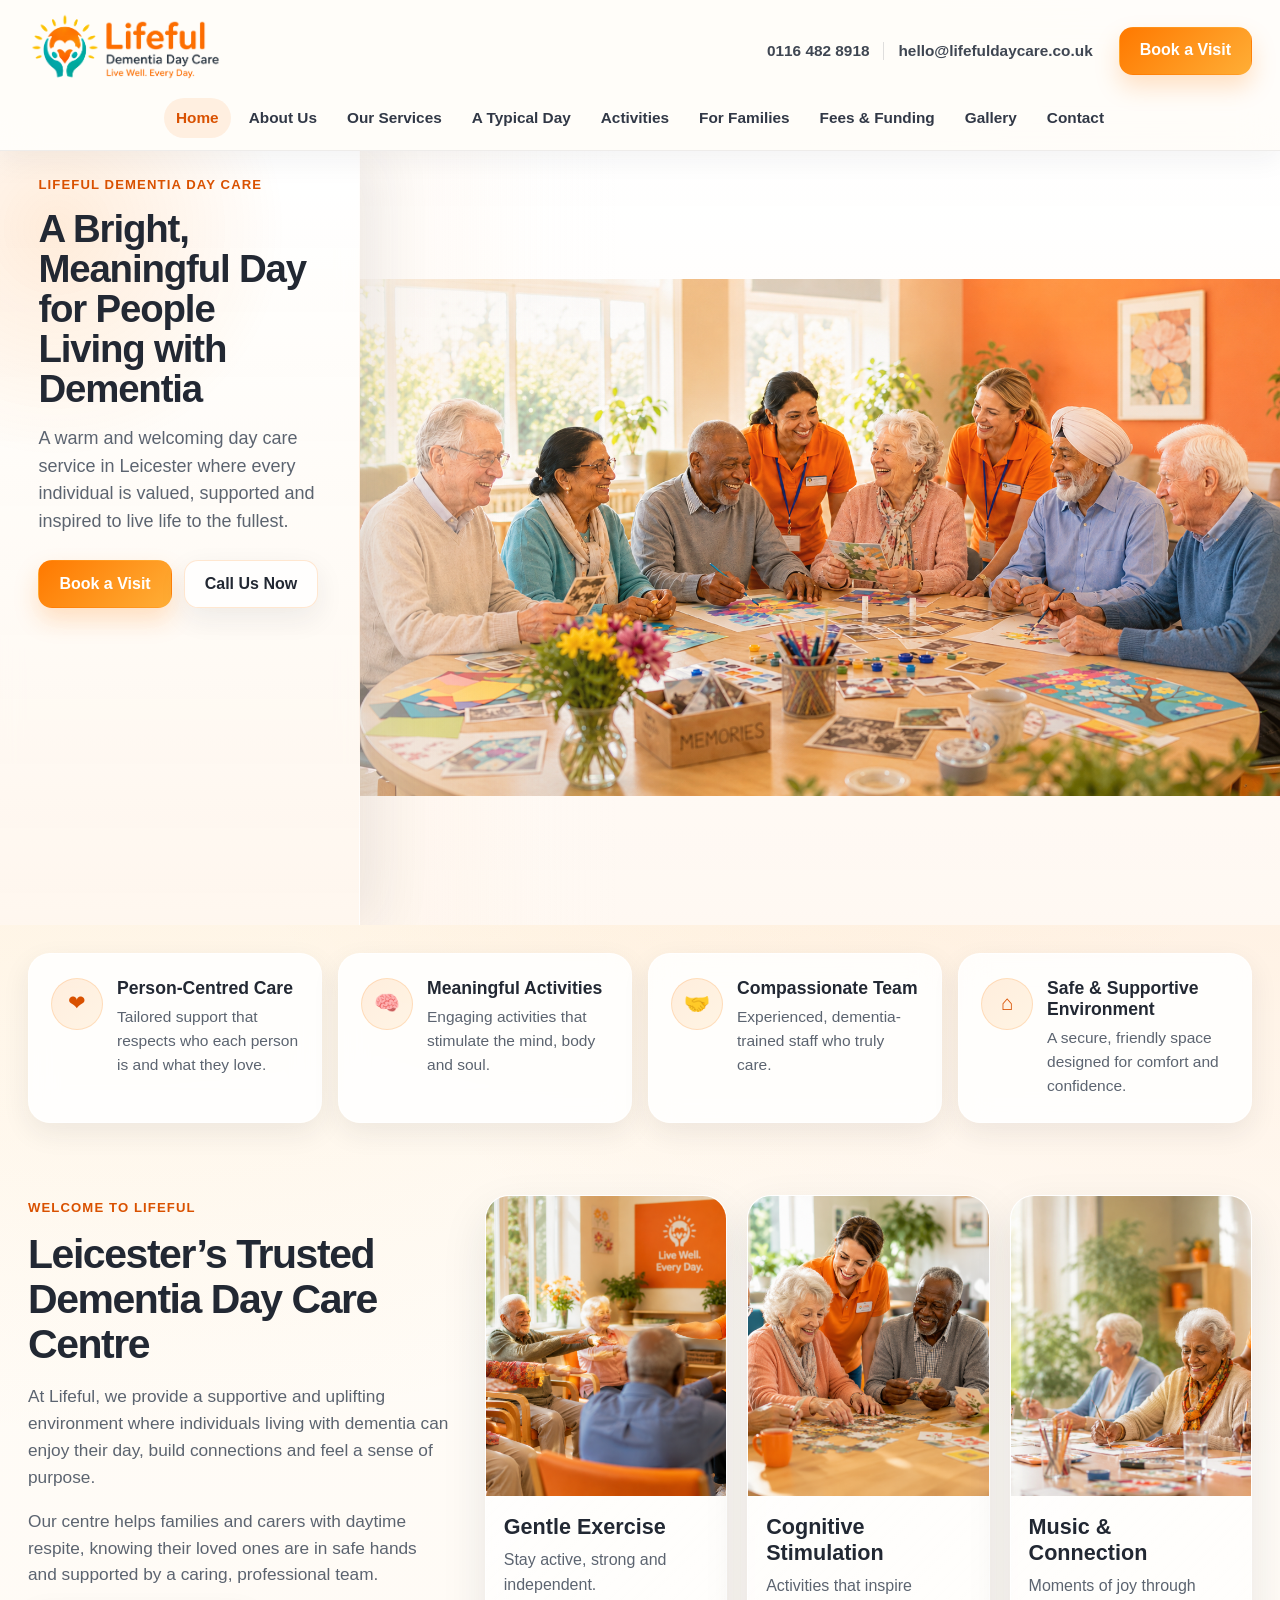
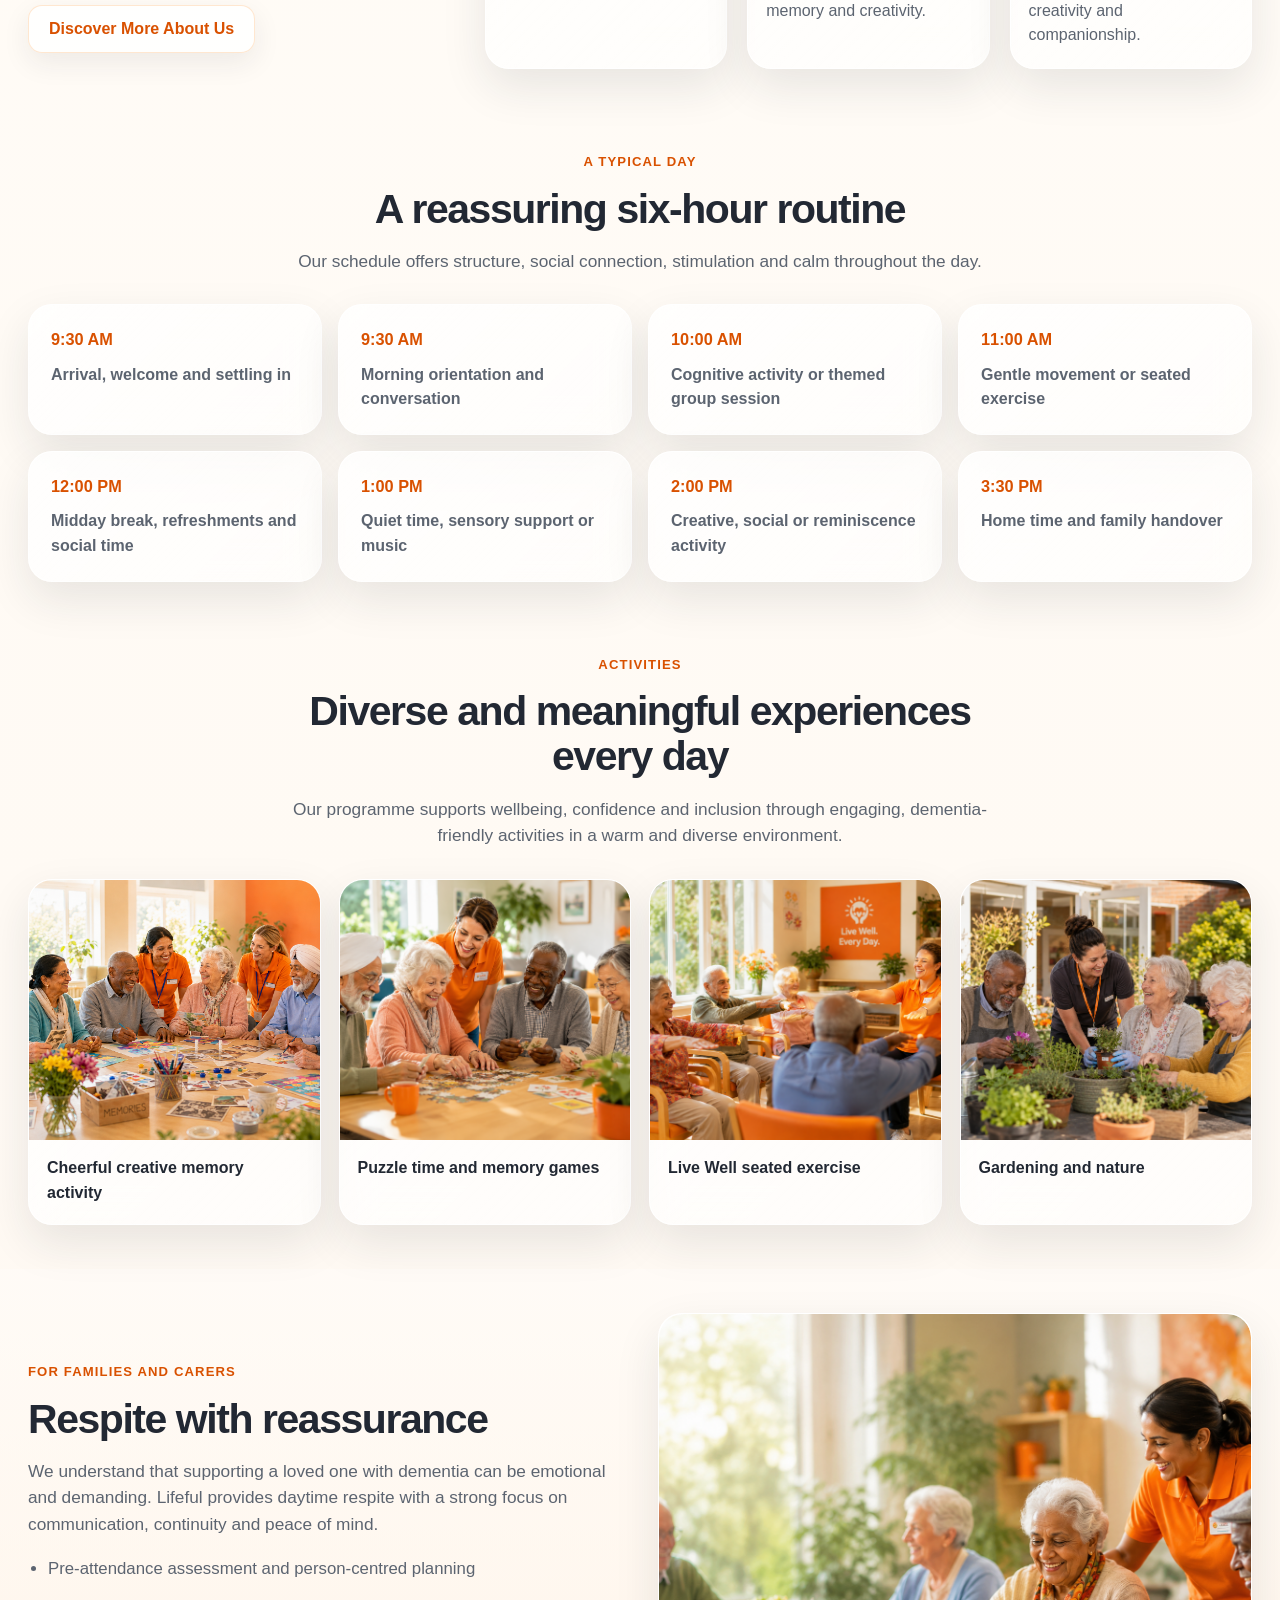
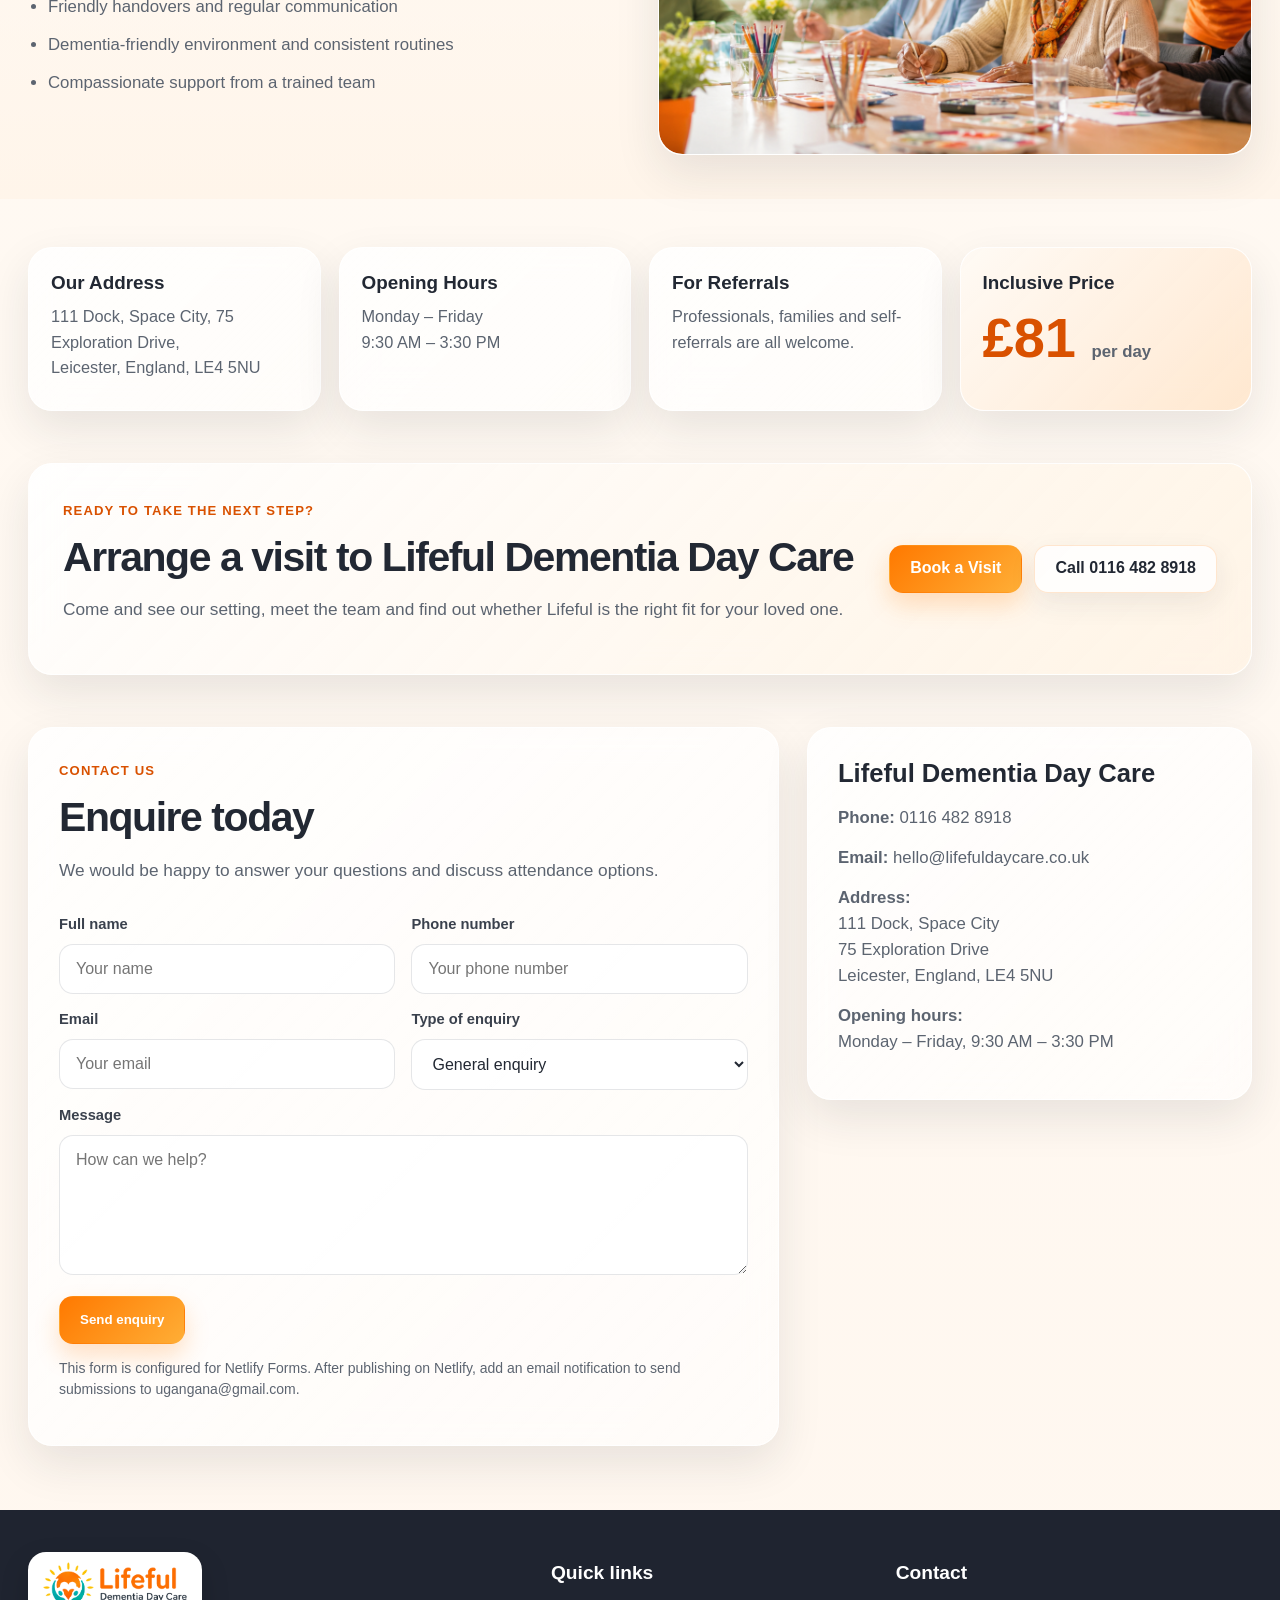
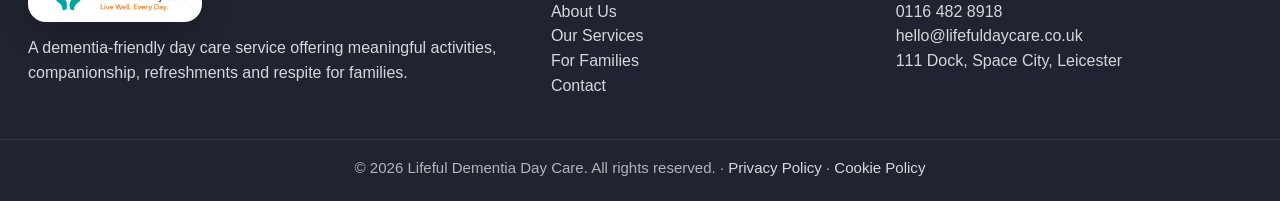
==== index.html @ d9e50635 "Initial" ====
<!DOCTYPE html>

<html lang="en-GB">
<head>
<meta charset="utf-8"/>
<meta content="width=device-width, initial-scale=1" name="viewport"/>
<title>Lifeful Dementia Day Care | Dementia Day Care in Leicester</title>
<meta content="Lifeful Dementia Day Care is a warm dementia-friendly day care centre in Leicester offering meaningful activities, companionship, refreshments and trusted respite for families and carers." name="description"/>
<meta content="dementia day care Leicester, dementia day centre Leicester, dementia respite care Leicester, elderly day care Leicester, cognitive stimulation, dementia activities, carer respite Leicester" name="keywords"/>
<meta content="Lifeful Dementia Day Care" property="og:title"/>
<meta content="Dementia-friendly day care in Leicester with meaningful activities, companionship, refreshments and reassurance for families." property="og:description"/>
<meta content="assets/images/hero-diverse.png" property="og:image"/>
<meta content="website" property="og:type"/>
<meta content="#FF7A00" name="theme-color"/>
<link href="styles.css" rel="stylesheet"/>
</head>
<body>
<a class="skip-link" href="#main">Skip to content</a>
<header class="site-header">
<div class="header-top">
<div class="brand-wrap">
<a aria-label="Lifeful Dementia Day Care home" class="logo-link" href="#home">
<img alt="Lifeful Dementia Day Care logo" src="assets/logo-lifeful-web.png"/>
</a>
</div>
<div class="header-contacts">
<a href="tel:01164828918">0116 482 8918</a>
<span class="divider"></span>
<a href="mailto:hello@lifefuldaycare.co.uk">hello@lifefuldaycare.co.uk</a>
</div>
<a class="btn primary desktop-cta" href="#contact">Book a Visit</a>
</div>
<nav aria-label="Primary" class="nav-bar">
<a class="active" href="#home">Home</a>
<a href="#about">About Us</a>
<a href="#services">Our Services</a>
<a href="#day">A Typical Day</a>
<a href="#activities">Activities</a>
<a href="#families">For Families</a>
<a href="#fees">Fees &amp; Funding</a>
<a href="#gallery">Gallery</a>
<a href="#contact">Contact</a>
</nav>
</header>
<main id="main">
<section class="hero split-hero" id="home">
<div class="hero-content">
<span class="eyebrow hero-eyebrow">Lifeful Dementia Day Care</span>
<h1>A Bright, Meaningful Day for People Living with Dementia</h1>
<p>A warm and welcoming day care service in Leicester where every individual is valued, supported and inspired to live life to the fullest.</p>
<div class="hero-actions">
<a class="btn primary" href="#contact">Book a Visit</a>
<a class="btn secondary dark-text" href="tel:01164828918">Call Us Now</a>
</div>
</div>
<div class="hero-image">
<img alt="Diverse older adults and two carers in orange uniform enjoying a cheerful creative memory activity at Lifeful Dementia Day Care" src="assets/images/hero-diverse.png"/>
</div>
</section>
<section aria-label="Key benefits" class="feature-bar">
<div class="feature-item">
<div class="feature-icon">❤</div>
<div><h3>Person-Centred Care</h3><p>Tailored support that respects who each person is and what they love.</p></div>
</div>
<div class="feature-item">
<div class="feature-icon">🧠</div>
<div><h3>Meaningful Activities</h3><p>Engaging activities that stimulate the mind, body and soul.</p></div>
</div>
<div class="feature-item">
<div class="feature-icon">🤝</div>
<div><h3>Compassionate Team</h3><p>Experienced, dementia-trained staff who truly care.</p></div>
</div>
<div class="feature-item">
<div class="feature-icon">⌂</div>
<div><h3>Safe &amp; Supportive Environment</h3><p>A secure, friendly space designed for comfort and confidence.</p></div>
</div>
</section>
<section class="welcome-section container" id="about">
<div class="welcome-copy">
<span class="eyebrow">Welcome to Lifeful</span>
<h2>Leicester’s Trusted Dementia Day Care Centre</h2>
<p>At Lifeful, we provide a supportive and uplifting environment where individuals living with dementia can enjoy their day, build connections and feel a sense of purpose.</p>
<p>Our centre helps families and carers with daytime respite, knowing their loved ones are in safe hands and supported by a caring, professional team.</p>
<a class="btn ghost" href="#services">Discover More About Us</a>
</div>
<div class="card-grid anchor-target" id="services">
<article class="image-card">
<img alt="Diverse group of older adults taking part in a live well seated exercise class" src="assets/images/gentle-exercise.png"/>
<div class="image-card-caption">
<h3>Gentle Exercise</h3>
<p>Stay active, strong and independent.</p>
</div>
</article>
<article class="image-card">
<img alt="Diverse older adults taking part in puzzle time and cognitive stimulation" src="assets/images/cognitive-stimulation.png"/>
<div class="image-card-caption">
<h3>Cognitive Stimulation</h3>
<p>Activities that inspire memory and creativity.</p>
</div>
</article>
<article class="image-card">
<img alt="Diverse older adults enjoying arts, conversation and laughter with a supportive caregiver" src="assets/images/music-connection.png"/>
<div class="image-card-caption">
<h3>Music &amp; Connection</h3>
<p>Moments of joy through creativity and companionship.</p>
</div>
</article>
</div>
</section>
<section class="timeline-section" id="day">
<div class="container">
<div class="section-head">
<span class="eyebrow">A typical day</span>
<h2>A reassuring six-hour routine</h2>
<p>Our schedule offers structure, social connection, stimulation and calm throughout the day.</p>
</div>
<div class="timeline-grid">
<div class="timeline-item"><strong>9:30 AM</strong><span>Arrival, welcome and settling in</span></div>
<div class="timeline-item"><strong>9:30 AM</strong><span>Morning orientation and conversation</span></div>
<div class="timeline-item"><strong>10:00 AM</strong><span>Cognitive activity or themed group session</span></div>
<div class="timeline-item"><strong>11:00 AM</strong><span>Gentle movement or seated exercise</span></div>
<div class="timeline-item"><strong>12:00 PM</strong><span>Midday break, refreshments and social time</span></div>
<div class="timeline-item"><strong>1:00 PM</strong><span>Quiet time, sensory support or music</span></div>
<div class="timeline-item"><strong>2:00 PM</strong><span>Creative, social or reminiscence activity</span></div>
<div class="timeline-item"><strong>3:30 PM</strong><span>Home time and family handover</span></div>
</div>
</div>
</section>
<section class="gallery-section container" id="activities">
<div class="section-head">
<span class="eyebrow">Activities</span>
<h2>Diverse and meaningful experiences every day</h2>
<p>Our programme supports wellbeing, confidence and inclusion through engaging, dementia-friendly activities in a warm and diverse environment.</p>
</div>
<div class="gallery-grid">
<figure class="gallery-card">
<img alt="Multicultural music group at Lifeful Dementia Day Care" src="assets/images/hero-diverse.png"/>
<figcaption>Cheerful creative memory activity</figcaption>
</figure>
<figure class="gallery-card">
<img alt="Puzzles and table activities for older adults" src="assets/images/cognitive-stimulation.png"/>
<figcaption>Puzzle time and memory games</figcaption>
</figure>
<figure class="gallery-card">
<img alt="Gentle seated exercise session in a bright room" src="assets/images/gentle-exercise.png"/>
<figcaption>Live Well seated exercise</figcaption>
</figure>
<figure class="gallery-card">
<img alt="Gardening and nature activity with older adults" src="assets/images/gardening-nature.png"/>
<figcaption>Gardening and nature</figcaption>
</figure>
</div>
</section>
<section class="family-section" id="families">
<div class="container family-grid">
<div class="family-text">
<span class="eyebrow">For families and carers</span>
<h2>Respite with reassurance</h2>
<p>We understand that supporting a loved one with dementia can be emotional and demanding. Lifeful provides daytime respite with a strong focus on communication, continuity and peace of mind.</p>
<ul>
<li>Pre-attendance assessment and person-centred planning</li>
<li>Friendly handovers and regular communication</li>
<li>Dementia-friendly environment and consistent routines</li>
<li>Compassionate support from a trained team</li>
</ul>
</div>
<div class="family-image-wrap">
<img alt="Supportive caregiver assisting diverse older adults with a creative activity" src="assets/images/music-connection.png"/>
</div>
</div>
</section>
<section class="info-strip container" id="fees">
<div class="info-card">
<h3>Our Address</h3>
<p>111 Dock, Space City, 75 Exploration Drive,<br/>Leicester, England, LE4 5NU</p>
</div>
<div class="info-card">
<h3>Opening Hours</h3>
<p>Monday – Friday<br/>9:30 AM – 3:30 PM</p>
</div>
<div class="info-card">
<h3>For Referrals</h3>
<p>Professionals, families and self-referrals are all welcome.</p>
</div>
<div class="info-card highlight">
<h3>Inclusive Price</h3>
<p class="price">£81 <span>per day</span></p>
</div>
</section>
<section class="cta-section container" id="gallery">
<div class="cta-card">
<div>
<span class="eyebrow">Ready to take the next step?</span>
<h2>Arrange a visit to Lifeful Dementia Day Care</h2>
<p>Come and see our setting, meet the team and find out whether Lifeful is the right fit for your loved one.</p>
</div>
<div class="cta-actions">
<a class="btn primary" href="#contact">Book a Visit</a>
<a class="btn secondary dark-text" href="tel:01164828918">Call 0116 482 8918</a>
</div>
</div>
</section>
<section class="contact-section container" id="contact">
<div class="contact-form-wrap">
<div class="section-head left">
<span class="eyebrow">Contact us</span>
<h2>Enquire today</h2>
<p>We would be happy to answer your questions and discuss attendance options.</p>
</div>
<form action="thank-you.html" data-netlify="true" method="POST" name="contact" netlify-honeypot="bot-field"><input name="form-name" type="hidden" value="contact"/><p class="hidden"><label>Do not fill this in: <input name="bot-field"/></label></p>
<div class="field-grid">
<label>Full name<input name="full_name" placeholder="Your name" type="text"/></label>
<label>Phone number<input name="phone" placeholder="Your phone number" type="tel"/></label>
</div>
<div class="field-grid">
<label>Email<input name="email" placeholder="Your email" type="email"/></label>
<label>Type of enquiry
              <select name="enquiry_type">
<option>General enquiry</option>
<option>Book a visit</option>
<option>Attendance information</option>
<option>Referral</option>
</select>
</label>
</div>
<label>Message<textarea name="message" placeholder="How can we help?" rows="6"></textarea></label>
<button class="btn primary" type="submit">Send enquiry</button>
</form><p class="small form-note" id="form-email-note">This form is configured for Netlify Forms. After publishing on Netlify, add an email notification to send submissions to ugangana@gmail.com.</p>
</div>
<aside class="contact-side">
<div class="contact-box">
<h3>Lifeful Dementia Day Care</h3>
<p><strong>Phone:</strong> <a href="tel:01164828918">0116 482 8918</a></p>
<p><strong>Email:</strong> <a href="mailto:hello@lifefuldaycare.co.uk">hello@lifefuldaycare.co.uk</a></p>
<p><strong>Address:</strong><br/>111 Dock, Space City<br/>75 Exploration Drive<br/>Leicester, England, LE4 5NU</p>
<p><strong>Opening hours:</strong><br/>Monday – Friday, 9:30 AM – 3:30 PM</p>
</div>
</aside>
</section>
</main>
<footer class="site-footer">
<div class="container footer-grid">
<div>
<span class="footer-logo-card"><img alt="Lifeful Dementia Day Care logo" class="footer-logo" src="assets/logo-lifeful-web.png"/></span>
<p>A dementia-friendly day care service offering meaningful activities, companionship, refreshments and respite for families.</p>
</div>
<div>
<h4>Quick links</h4>
<p><a href="#about">About Us</a><br/><a href="#services">Our Services</a><br/><a href="#families">For Families</a><br/><a href="#contact">Contact</a></p>
</div>
<div>
<h4>Contact</h4>
<p><a href="tel:01164828918">0116 482 8918</a><br/><a href="mailto:hello@lifefuldaycare.co.uk">hello@lifefuldaycare.co.uk</a><br/>111 Dock, Space City, Leicester</p>
</div>
</div>
<div class="footer-bottom">© 2026 Lifeful Dementia Day Care. All rights reserved. · <a href="privacy-policy.html">Privacy Policy</a> · <a href="cookie-policy.html">Cookie Policy</a></div>
</footer>
</body>
</html>
---- styles.css ----
:root{
  --orange:#ff7900;
  --orange-2:#ffae36;
  --orange-dark:#d95100;
  --teal:#00a99d;
  --ink:#222833;
  --muted:#5c6470;
  --surface:#fffaf4;
  --surface-2:#fff1e4;
  --white:#ffffff;
  --glass:rgba(255,255,255,.72);
  --glass-strong:rgba(255,255,255,.86);
  --line:rgba(37,44,57,.10);
  --shadow:0 18px 45px rgba(34,40,51,.10);
  --shadow-soft:0 10px 28px rgba(34,40,51,.08);
  --radius:24px;
  --container:1280px;
}
*{box-sizing:border-box}
html{scroll-behavior:smooth;font-size:16px}
body{
  margin:0;
  color:var(--ink);
  font-family:Arial, Helvetica, sans-serif;
  line-height:1.55;
  background:
    radial-gradient(circle at 8% 0%, rgba(255,174,54,.24), transparent 28%),
    radial-gradient(circle at 98% 6%, rgba(255,121,0,.16), transparent 24%),
    linear-gradient(180deg, #fffdf9 0%, #fff7ef 100%);
  -webkit-font-smoothing:antialiased;
  text-rendering:optimizeLegibility;
}
img{max-width:100%;display:block}
a{color:inherit;text-decoration:none}
a:focus-visible,button:focus-visible,input:focus-visible,textarea:focus-visible,select:focus-visible{
  outline:3px solid rgba(255,121,0,.55);
  outline-offset:3px;
}
.skip-link{position:absolute;left:-999px;top:0;background:#000;color:#fff;padding:10px 14px;z-index:999;border-radius:10px}
.skip-link:focus{left:10px;top:10px}
.container{max-width:var(--container);margin:0 auto;padding:0 28px}

/* Header */
.site-header{
  position:sticky;
  top:0;
  z-index:50;
  background:rgba(255,255,255,.88);
  backdrop-filter:blur(18px);
  -webkit-backdrop-filter:blur(18px);
  border-bottom:1px solid rgba(37,44,57,.08);
  box-shadow:0 8px 26px rgba(34,40,51,.06);
}
.header-top{
  max-width:var(--container);
  margin:0 auto;
  padding:12px 28px 8px;
  display:grid;
  grid-template-columns:260px 1fr auto;
  align-items:center;
  column-gap:26px;
}
.logo-link{display:inline-flex;align-items:center}
.logo-link img{height:70px;width:auto;max-width:260px;object-fit:contain}
.header-contacts{
  justify-self:end;
  display:flex;
  align-items:center;
  gap:14px;
  flex-wrap:wrap;
  color:#3f4652;
  font-size:.96rem;
  font-weight:700;
}
.header-contacts a:hover{color:var(--orange-dark)}
.divider{width:1px;height:18px;background:rgba(34,40,51,.14)}
.nav-bar{
  max-width:var(--container);
  margin:0 auto;
  padding:0 28px 12px;
  display:flex;
  align-items:center;
  justify-content:center;
  gap:6px;
  flex-wrap:wrap;
}
.nav-bar a{
  font-size:.96rem;
  font-weight:800;
  color:#313846;
  padding:8px 12px;
  border-radius:999px;
  transition:background .18s ease,color .18s ease;
}
.nav-bar a.active,.nav-bar a:hover,.nav-bar a:focus{
  background:rgba(255,121,0,.10);
  color:var(--orange-dark);
}

/* Buttons */
.btn{
  display:inline-flex;
  align-items:center;
  justify-content:center;
  min-height:48px;
  padding:0 20px;
  border-radius:14px;
  font-weight:900;
  border:1px solid transparent;
  cursor:pointer;
  transition:transform .18s ease, box-shadow .18s ease, background .18s ease;
}
.btn:hover{transform:translateY(-1px)}
.btn.primary{
  background:linear-gradient(135deg,var(--orange),var(--orange-2));
  color:#fff;
  box-shadow:0 12px 24px rgba(255,121,0,.22);
}
.btn.secondary,.btn.ghost{
  color:var(--ink);
  background:rgba(255,255,255,.82);
  border:1px solid rgba(255,121,0,.18);
  box-shadow:var(--shadow-soft);
}
.btn.ghost{color:var(--orange-dark)}
.btn.dark-text{color:var(--ink)}
.desktop-cta{min-width:132px}

/* Hero: requested full-page split, 25% text / 75% image, with safe minimum text width */
.hero.split-hero{
  width:100%;
  min-height:calc(100vh - 126px);
  display:grid;
  grid-template-columns:minmax(360px,25%) 1fr;
  background:linear-gradient(135deg, #fff8ef 0%, #ffe7cc 100%);
  overflow:hidden;
}
.hero-content{
  display:flex;
  flex-direction:column;
  justify-content:center;
  align-items:flex-start;
  min-height:calc(100vh - 126px);
  padding:clamp(32px,4vw,56px);
  background:
    radial-gradient(circle at 14% 12%, rgba(255,121,0,.14), transparent 34%),
    linear-gradient(180deg, rgba(255,255,255,.94), rgba(255,246,236,.92));
  border-right:1px solid rgba(255,255,255,.9);
  box-shadow:18px 0 50px rgba(34,40,51,.08);
  position:relative;
  z-index:2;
}
.hero-content::after{
  content:"";
  position:absolute;
  right:-1px;
  top:10%;
  height:80%;
  width:1px;
  background:linear-gradient(transparent, rgba(255,121,0,.18), transparent);
}
.hero-eyebrow{margin-bottom:16px}
.hero-content h1{
  margin:0 0 18px;
  color:var(--ink);
  font-size:clamp(2.05rem,3.2vw,3.45rem);
  line-height:1.06;
  letter-spacing:-.04em;
}
.hero-content p{
  margin:0 0 26px;
  color:var(--muted);
  font-size:clamp(1.05rem,1.2vw,1.22rem);
  line-height:1.58;
}
.hero-actions{display:flex;gap:12px;flex-wrap:wrap}
.hero-image{min-height:calc(100vh - 126px);position:relative;background:#f4ddc7}
.hero-image::after{
  content:"";
  position:absolute;
  inset:0;
  background:linear-gradient(90deg, rgba(255,241,228,.26), transparent 20%);
  pointer-events:none;
}
.hero-image img{
  width:100%;
  height:100%;
  min-height:calc(100vh - 126px);
  object-fit:cover;
  object-position:center;
}

/* Shared typography */
.eyebrow{
  display:inline-block;
  text-transform:uppercase;
  letter-spacing:.085em;
  color:var(--orange-dark);
  font-weight:900;
  font-size:.82rem;
  margin-bottom:14px;
}
h2{font-size:clamp(2rem,3.2vw,3.25rem);line-height:1.1;letter-spacing:-.035em;margin:0 0 16px}
h3{font-size:1.25rem;line-height:1.2;margin:0 0 8px}
p{margin-top:0}

/* Feature strip */
.feature-bar{
  max-width:var(--container);
  margin:32px auto 0;
  padding:0 28px;
  display:grid;
  grid-template-columns:repeat(4,1fr);
  gap:16px;
}
.feature-item{
  min-height:156px;
  display:flex;
  gap:14px;
  align-items:flex-start;
  padding:24px 22px;
  background:var(--glass-strong);
  border:1px solid rgba(255,255,255,.86);
  border-radius:22px;
  box-shadow:var(--shadow-soft);
  backdrop-filter:blur(14px);
}
.feature-icon{
  width:52px;
  height:52px;
  flex:0 0 52px;
  display:flex;
  align-items:center;
  justify-content:center;
  border-radius:50%;
  background:linear-gradient(135deg, rgba(255,121,0,.12), rgba(255,174,54,.12));
  color:var(--orange-dark);
  border:1px solid rgba(255,121,0,.18);
  font-size:1.3rem;
}
.feature-item h3{font-size:1.1rem;margin-bottom:6px}
.feature-item p{font-size:.97rem;color:var(--muted);margin:0}

/* Sections */
.welcome-section{
  display:grid;
  grid-template-columns:minmax(330px,.85fr) 1.55fr;
  gap:36px;
  padding-top:72px;
  padding-bottom:52px;
  align-items:start;
}
.welcome-copy{
  position:sticky;
  top:150px;
  align-self:start;
}
.welcome-copy p,.section-head p,.family-text p,.cta-card p{font-size:1.08rem;color:var(--muted)}
.card-grid{
  display:grid;
  grid-template-columns:repeat(3,1fr);
  gap:20px;
}
.image-card,.gallery-card,.info-card,.cta-card,.contact-form-wrap,.contact-box,.family-image-wrap,.timeline-item{
  background:linear-gradient(135deg, rgba(255,255,255,.82), rgba(255,255,255,.60));
  border:1px solid rgba(255,255,255,.90);
  border-radius:var(--radius);
  box-shadow:var(--shadow);
  backdrop-filter:blur(16px);
  -webkit-backdrop-filter:blur(16px);
}
.image-card{overflow:hidden;display:flex;flex-direction:column}
.image-card img{width:100%;height:300px;object-fit:cover}
.image-card-caption{padding:18px 18px 20px;min-height:128px}
.image-card-caption h3{font-size:1.35rem}
.image-card-caption p{color:var(--muted);margin:0}

.section-head{max-width:740px;margin:0 auto 30px;text-align:center}
.section-head.left{text-align:left;margin-left:0}
.timeline-section{padding:28px 0 42px}
.timeline-grid{display:grid;grid-template-columns:repeat(4,1fr);gap:16px}
.timeline-item{min-height:126px;padding:22px;display:flex;flex-direction:column;justify-content:flex-start}
.timeline-item strong{display:block;color:var(--orange-dark);font-size:1.02rem;margin-bottom:10px}
.timeline-item span{color:var(--muted);font-weight:700}

.gallery-section{padding-top:28px;padding-bottom:44px}
.gallery-grid{display:grid;grid-template-columns:repeat(4,1fr);gap:18px}
.gallery-card{overflow:hidden;margin:0}
.gallery-card img{width:100%;height:260px;object-fit:cover}
.gallery-card figcaption{padding:16px 18px 18px;font-weight:900;color:var(--ink)}

.family-section{padding:44px 0;background:linear-gradient(180deg, rgba(255,255,255,.28), rgba(255,241,226,.50))}
.family-grid{display:grid;grid-template-columns:1fr 1fr;gap:36px;align-items:center}
.family-text ul{margin:18px 0 0;padding-left:20px;color:var(--muted);font-size:1.05rem}
.family-text li{margin-bottom:12px}
.family-image-wrap{overflow:hidden}
.family-image-wrap img{width:100%;height:440px;object-fit:cover;border-radius:var(--radius)}

.info-strip{display:grid;grid-template-columns:repeat(4,1fr);gap:18px;padding-top:48px;padding-bottom:42px}
.info-card{padding:24px 22px;min-height:164px;display:flex;flex-direction:column;justify-content:flex-start}
.info-card h3{font-size:1.18rem;margin-bottom:10px}
.info-card p{margin:0;color:var(--muted);font-size:1.02rem}
.info-card.highlight{background:linear-gradient(135deg, rgba(255,250,244,.96), rgba(255,230,205,.92))}
.price{font-size:3.5rem!important;line-height:1;font-weight:900;color:var(--orange-dark)!important;margin:6px 0 0!important}
.price span{font-size:1.05rem;color:var(--muted);font-weight:800}

.cta-section{padding-top:10px;padding-bottom:28px}
.cta-card{padding:34px;display:grid;grid-template-columns:1.1fr auto;gap:24px;align-items:center;background:linear-gradient(135deg, rgba(255,255,255,.88), rgba(255,242,226,.74))}
.cta-actions{display:flex;gap:12px;flex-wrap:wrap;justify-content:flex-end}

.contact-section{display:grid;grid-template-columns:1.35fr .8fr;gap:28px;padding-top:24px;padding-bottom:64px}
.contact-form-wrap,.contact-box{padding:30px}
.field-grid{display:grid;grid-template-columns:1fr 1fr;gap:16px}
label{display:block;font-size:.92rem;font-weight:900;color:#3a414d;margin-bottom:14px}
input,textarea,select{
  width:100%;
  margin-top:8px;
  padding:15px 16px;
  border-radius:14px;
  border:1px solid rgba(47,52,65,.12);
  background:rgba(255,255,255,.90);
  font-size:1rem;
  font-family:inherit;
  color:var(--ink);
}
textarea{resize:vertical}
.contact-box h3{font-size:1.6rem;margin-bottom:16px}
.contact-box p{margin:0 0 14px;color:var(--muted);font-size:1.05rem}

/* Footer */
.site-footer{background:#1f2430;color:#fff;padding-top:42px}
.footer-grid{display:grid;grid-template-columns:1.25fr .8fr .9fr;gap:28px}
.footer-logo-card{display:inline-flex;background:#fff;border-radius:18px;padding:8px 12px;margin-bottom:14px;box-shadow:0 12px 28px rgba(0,0,0,.18)}
.footer-logo{height:54px;width:auto;object-fit:contain}
.site-footer p,.site-footer a{color:rgba(255,255,255,.82)}
.site-footer a:hover{color:#fff;text-decoration:underline}
.site-footer h4{margin:6px 0 12px;font-size:1.2rem}
.footer-bottom{text-align:center;padding:16px 24px 22px;color:rgba(255,255,255,.66);font-size:.94rem;border-top:1px solid rgba(255,255,255,.08);margin-top:24px}
.footer-bottom a{color:rgba(255,255,255,.82)}

/* Responsiveness */
@media (max-width:1180px){
  .header-top{grid-template-columns:220px 1fr auto}.logo-link img{height:62px;max-width:220px}.header-contacts{font-size:.9rem}.nav-bar{gap:2px}.nav-bar a{font-size:.9rem;padding:8px 9px}
  .hero.split-hero{grid-template-columns:minmax(360px,35%) 1fr}.feature-bar,.timeline-grid,.gallery-grid,.info-strip{grid-template-columns:repeat(2,1fr)}.welcome-section,.family-grid,.contact-section,.cta-card{grid-template-columns:1fr}.welcome-copy{position:static}.card-grid{grid-template-columns:repeat(3,1fr)}
}
@media (max-width:860px){
  .site-header{position:static}.header-top{grid-template-columns:1fr;justify-items:center;text-align:center;gap:10px}.header-contacts{justify-self:center;justify-content:center}.desktop-cta{display:none}.nav-bar{justify-content:flex-start;flex-wrap:nowrap;overflow-x:auto;padding-bottom:12px;scrollbar-width:thin}.nav-bar a{white-space:nowrap}
  .hero.split-hero{grid-template-columns:1fr;min-height:auto}.hero-image{order:-1;min-height:430px}.hero-image img{min-height:430px;height:430px}.hero-content{min-height:auto;padding:36px 28px}.hero-content h1{font-size:clamp(2.2rem,8vw,3.1rem)}
  .feature-bar{grid-template-columns:1fr 1fr;margin-top:24px}.card-grid{grid-template-columns:1fr}.image-card img{height:340px}.footer-grid{grid-template-columns:1fr}
}
@media (max-width:620px){
  .container{padding:0 20px}.feature-bar,.timeline-grid,.gallery-grid,.info-strip,.field-grid{grid-template-columns:1fr}.feature-bar{padding:0 20px}.hero-image,.hero-image img{min-height:360px;height:360px}.hero-content{padding:30px 22px}.hero-content h1{font-size:2.15rem}.hero-content p{font-size:1rem}.hero-actions{width:100%}.hero-actions .btn{width:100%}.image-card img,.gallery-card img,.family-image-wrap img{height:280px}.cta-actions{justify-content:flex-start}.cta-actions .btn{width:100%}.price{font-size:3rem!important}
}


/* Final full-visible hero image update */
.hero.split-hero{
  grid-template-columns:minmax(360px, 25%) 1fr;
  min-height:calc(100vh - 130px);
  background:linear-gradient(180deg, #fff8f1, #fff3e6);
}

.hero.split-hero .hero-content{
  padding:24px clamp(26px, 3vw, 46px) 34px;
  justify-content:flex-start;
  background:
    radial-gradient(circle at 16% 10%, rgba(255,122,0,.14), transparent 30%),
    linear-gradient(180deg, rgba(255,255,255,.95), rgba(255,247,239,.90));
  backdrop-filter:blur(10px);
  border-right:1px solid rgba(255,255,255,.85);
  box-shadow:18px 0 55px rgba(35,40,53,.08);
}

.hero.split-hero .hero-content h1{
  font-size:clamp(34px, 3vw, 52px);
  line-height:1.04;
  margin:0 0 16px;
  letter-spacing:-0.03em;
  max-width:520px;
}

.hero.split-hero .hero-content p{
  max-width:470px;
  font-size:clamp(18px, 1.15vw, 21px);
  line-height:1.55;
  margin:0 0 24px;
}

.hero.split-hero .hero-image{
  position:relative;
  display:flex;
  align-items:center;
  justify-content:center;
  overflow:hidden;
  background:
    linear-gradient(180deg, rgba(255,248,241,.74), rgba(255,240,224,.60)),
    #fff;
}

.hero.split-hero .hero-image::before{
  content:"";
  position:absolute;
  inset:0;
  background:
    linear-gradient(90deg, rgba(255,248,241,.32) 0%, rgba(255,248,241,.08) 14%, rgba(255,248,241,0) 26%),
    linear-gradient(180deg, rgba(255,255,255,.08), rgba(255,122,0,.05));
  pointer-events:none;
  z-index:1;
}

.hero.split-hero .hero-image img{
  position:relative;
  z-index:0;
  width:100%;
  height:100%;
  max-height:calc(100vh - 130px);
  object-fit:contain;
  object-position:center center;
  filter:saturate(1.03) contrast(1.01);
  background:#fff;
}

.feature-bar{
  margin-top:0;
  padding-top:28px;
}

@media (max-width: 1100px){
  .hero.split-hero{
    grid-template-columns:minmax(320px, 34%) 1fr;
  }
  .hero.split-hero .hero-content h1{
    font-size:clamp(32px, 4vw, 46px);
  }
}

@media (max-width: 820px){
  .hero.split-hero{
    grid-template-columns:1fr;
    min-height:auto;
  }
  .hero.split-hero .hero-image{
    order:-1;
    min-height:390px;
  }
  .hero.split-hero .hero-image img{
    width:100%;
    height:390px;
    max-height:none;
    object-fit:contain;
  }
  .hero.split-hero .hero-content{
    padding:24px 24px 30px;
  }
}

@media (max-width: 560px){
  .hero.split-hero .hero-image{
    min-height:320px;
  }
  .hero.split-hero .hero-image img{
    height:320px;
  }
  .hero.split-hero .hero-content h1{
    font-size:34px;
  }
}

/* Corrected final hero image with both carers visible */
.hero.split-hero .hero-image{
  background: linear-gradient(180deg, rgba(255,248,241,.78), rgba(255,240,224,.62)), #fff;
}
.hero.split-hero .hero-image img{
  object-fit: contain !important;
  object-position: center center !important;
  width: 100%;
  height: 100%;
  max-height: calc(100vh - 130px);
  background: #fff;
}
@media (max-width: 820px){
  .hero.split-hero .hero-image img{
    object-fit: contain !important;
  }
}

/* Latest hero image with two carers */
.hero.split-hero .hero-image img{
  object-fit: contain !important;
  object-position: center center !important;
  width: 100%;
  height: 100%;
  max-height: calc(100vh - 130px);
  background: #fff;
}
.hero.split-hero .hero-image::before{
  content:"";
  position:absolute;
  inset:0;
  background: linear-gradient(90deg, rgba(255,248,241,.30), rgba(255,248,241,.08) 16%, rgba(255,248,241,0) 28%), linear-gradient(180deg, rgba(255,255,255,.08), rgba(255,122,0,.05));
  pointer-events:none;
  z-index:1;
}
@media (max-width: 820px){
  .hero.split-hero .hero-image img{
    object-fit: contain !important;
  }
}


/* Navigation link and section display fixes */
html{
  scroll-behavior:smooth;
  scroll-padding-top:150px;
}

section,
.anchor-target,
#home,
#about,
#services,
#day,
#activities,
#families,
#fees,
#gallery,
#contact{
  scroll-margin-top:150px;
}

#home{
  scroll-margin-top:0;
}

.nav-bar a{
  white-space:nowrap;
}

@media (max-width: 900px){
  html{
    scroll-padding-top:20px;
  }

  section,
  .anchor-target,
  #home,
  #about,
  #services,
  #day,
  #activities,
  #families,
  #fees,
  #gallery,
  #contact{
    scroll-margin-top:20px;
  }

  .nav-bar{
    justify-content:flex-start;
    overflow-x:auto;
    -webkit-overflow-scrolling:touch;
    padding-bottom:14px;
  }

  .nav-bar::-webkit-scrollbar{
    height:6px;
  }

  .nav-bar::-webkit-scrollbar-thumb{
    background:rgba(255,122,0,.35);
    border-radius:999px;
  }
}

/* Active/focus target clarity */
section:target,
.anchor-target:target{
  outline:none;
}

section:target .section-head h2,
#about:target h2,
#contact:target h2{
  text-decoration:underline;
  text-decoration-thickness:3px;
  text-decoration-color:rgba(255,122,0,.55);
  text-underline-offset:8px;
}


/* Contact form launch configuration note */
.form-note{
  margin-top:14px;
  color:var(--muted);
  font-size:14px;
}

/* Form honeypot field */
.hidden{
  display:none !important;
}
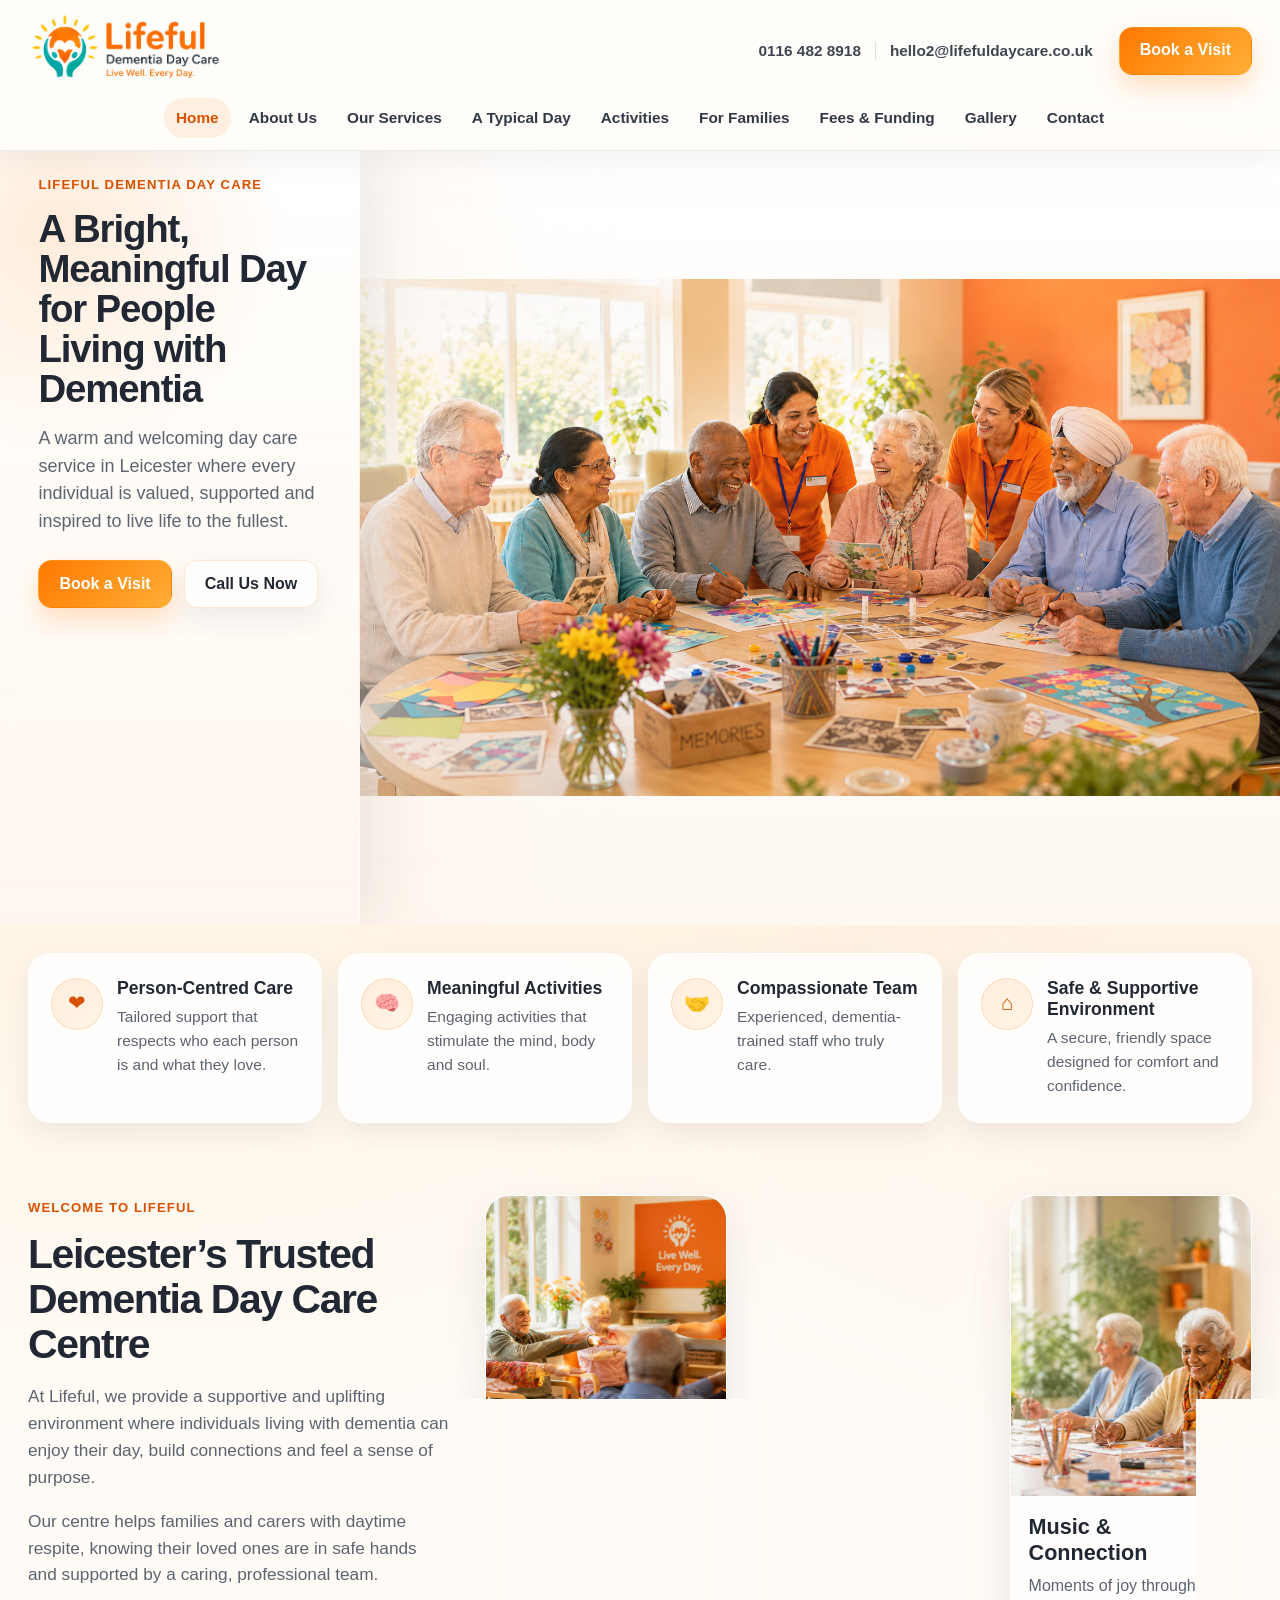
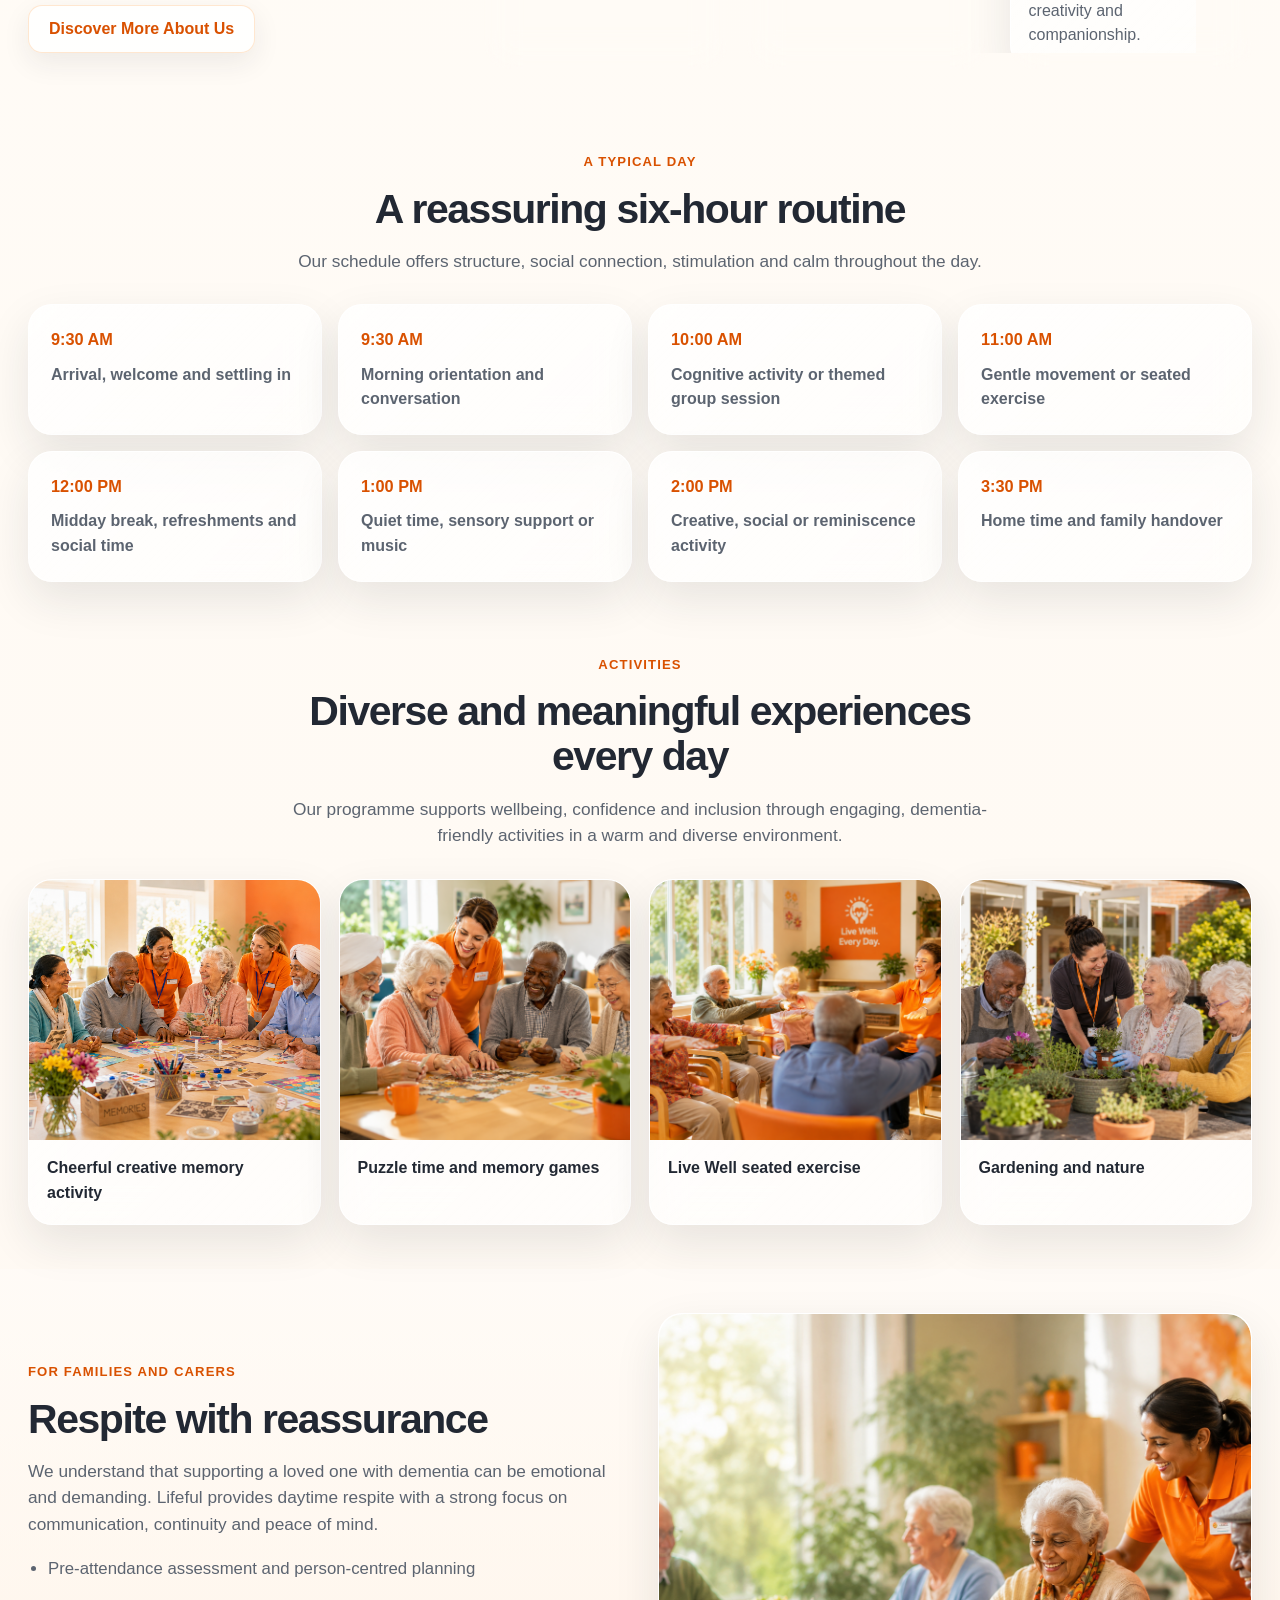
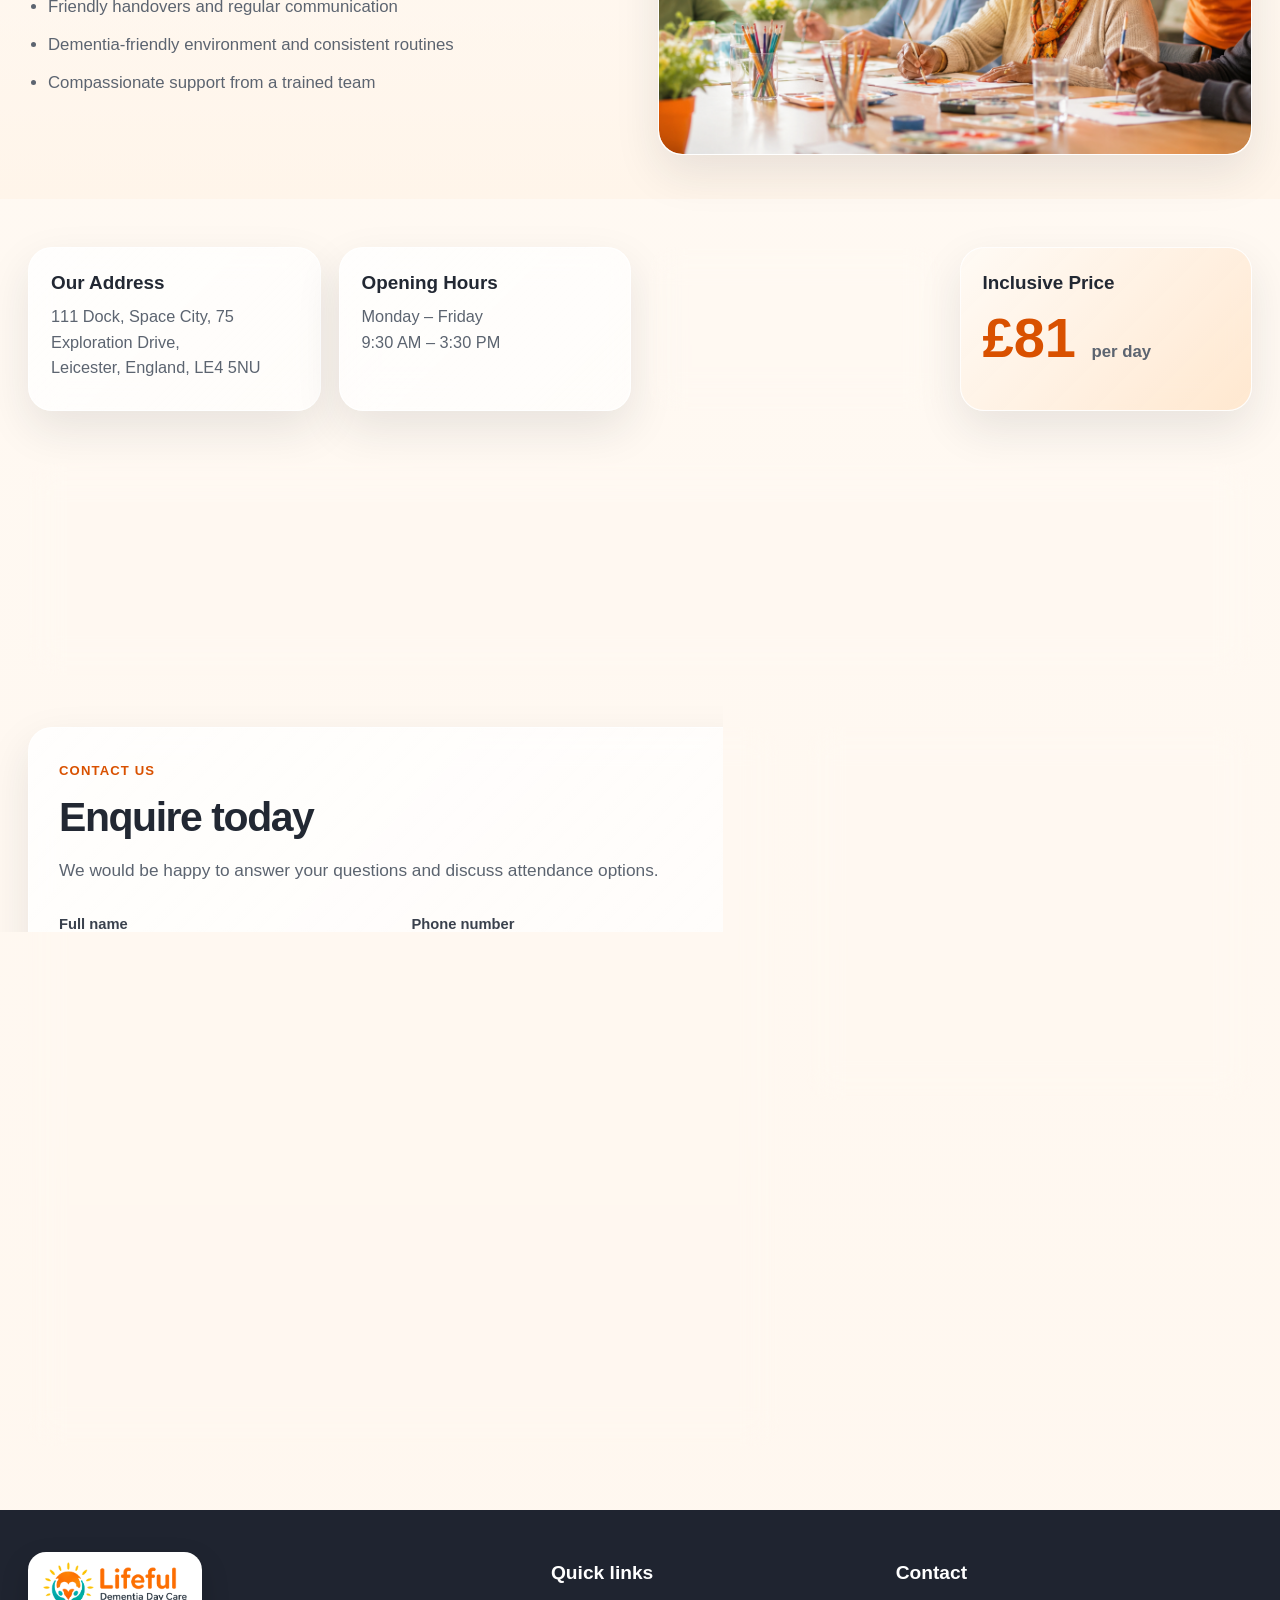
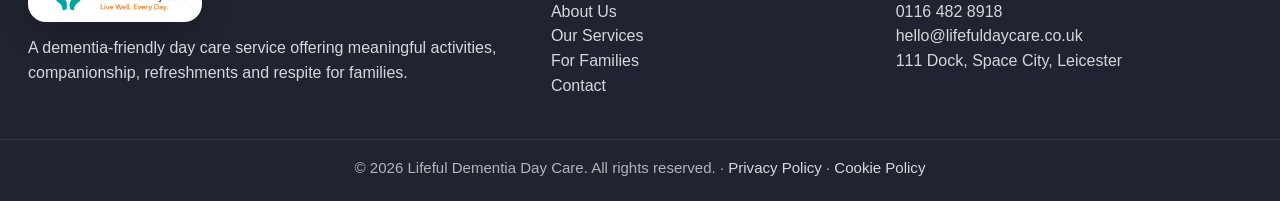
==== commit 73a5a22c: "Update index.html update email" ====
--- a/index.html
+++ b/index.html
@@ -26,7 +26,7 @@
 <div class="header-contacts">
 <a href="tel:01164828918">0116 482 8918</a>
 <span class="divider"></span>
-<a href="mailto:hello@lifefuldaycare.co.uk">hello@lifefuldaycare.co.uk</a>
+<a href="mailto:hello@lifefuldaycare.co.uk">hello2@lifefuldaycare.co.uk</a>
 </div>
 <a class="btn primary desktop-cta" href="#contact">Book a Visit</a>
 </div>
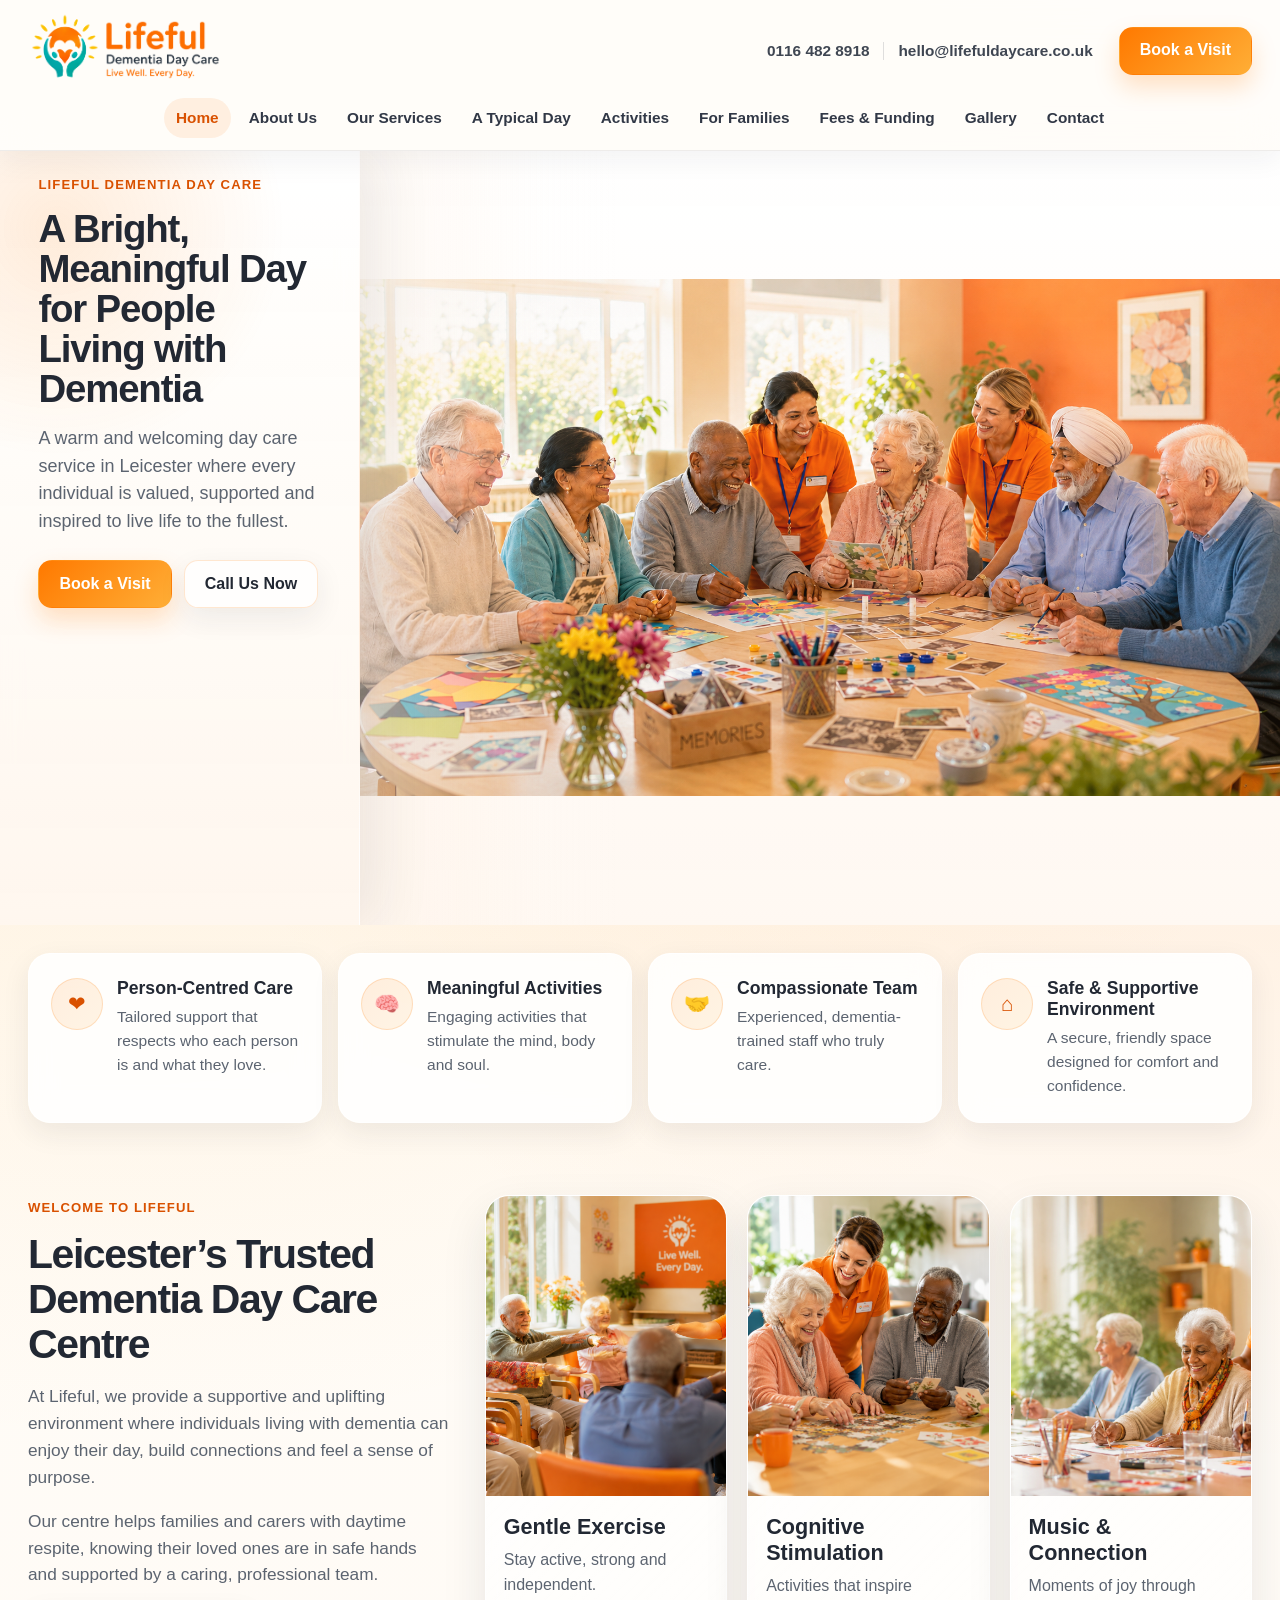
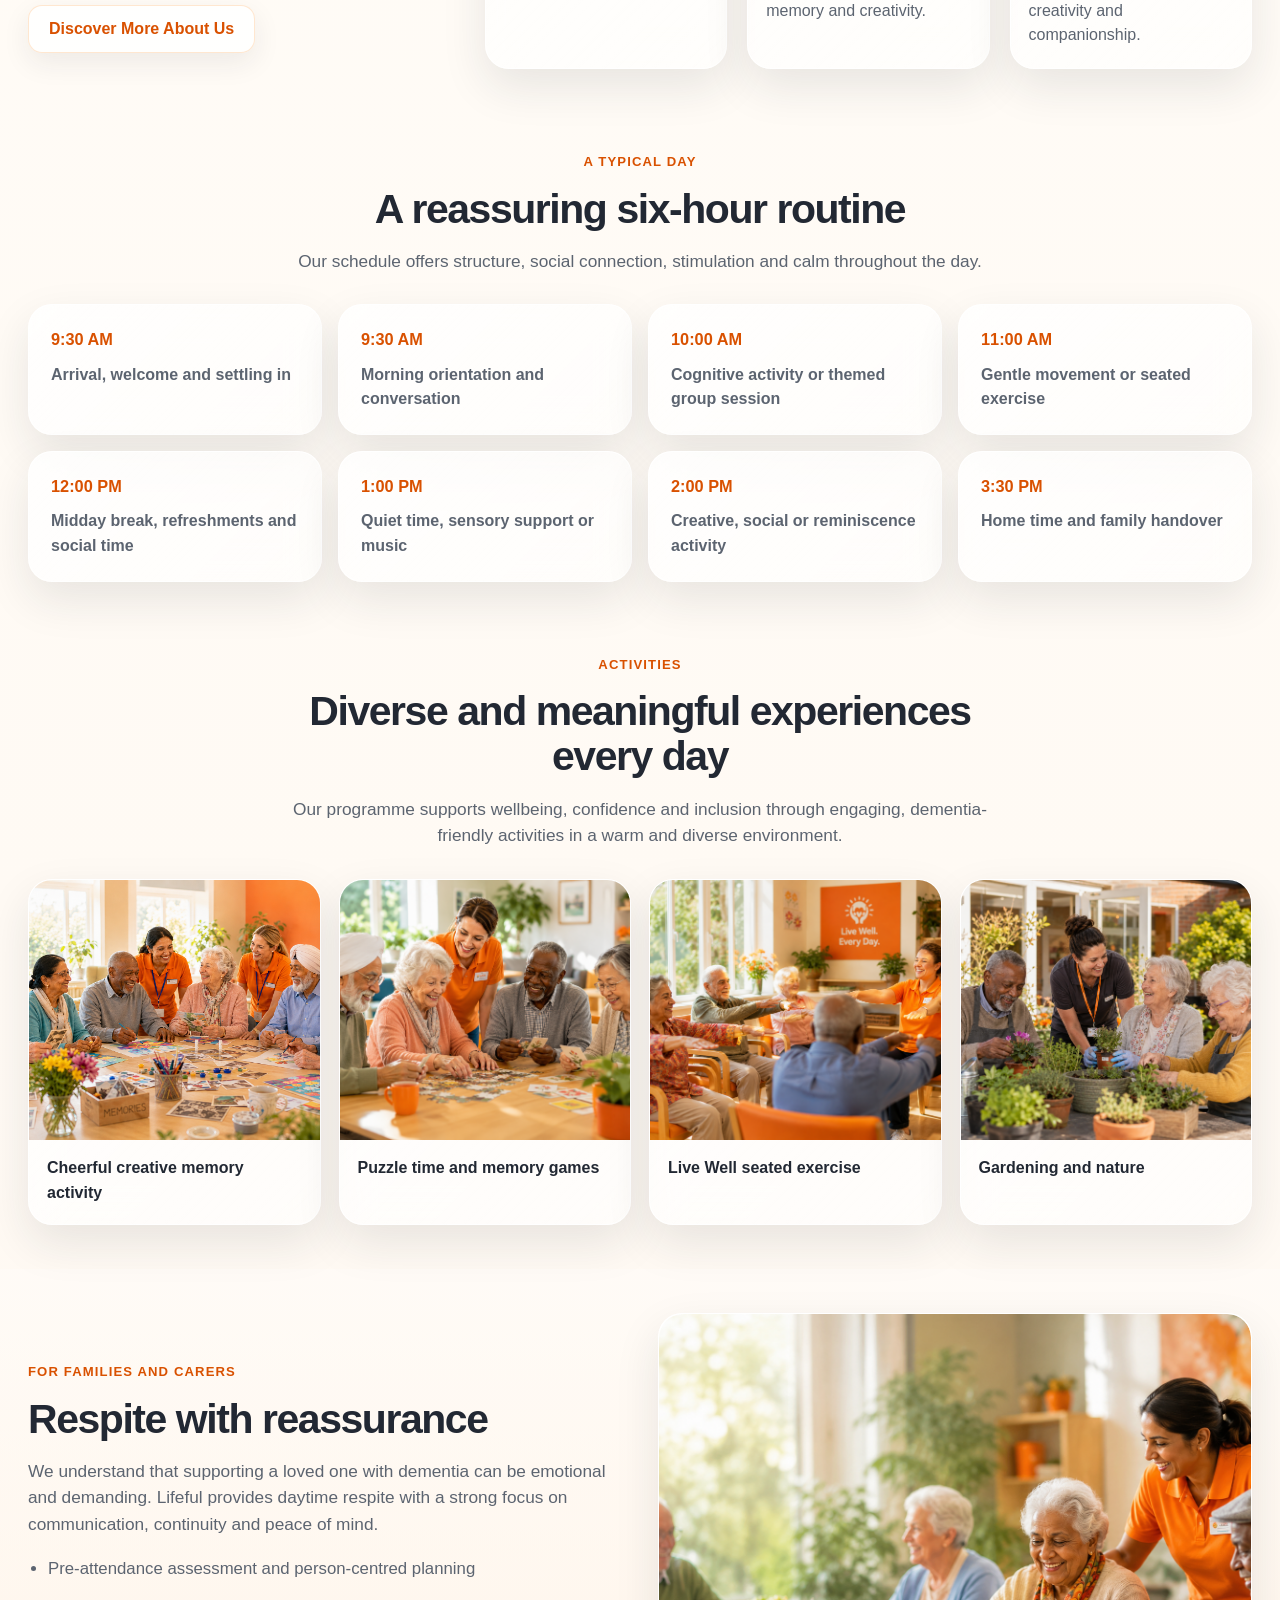
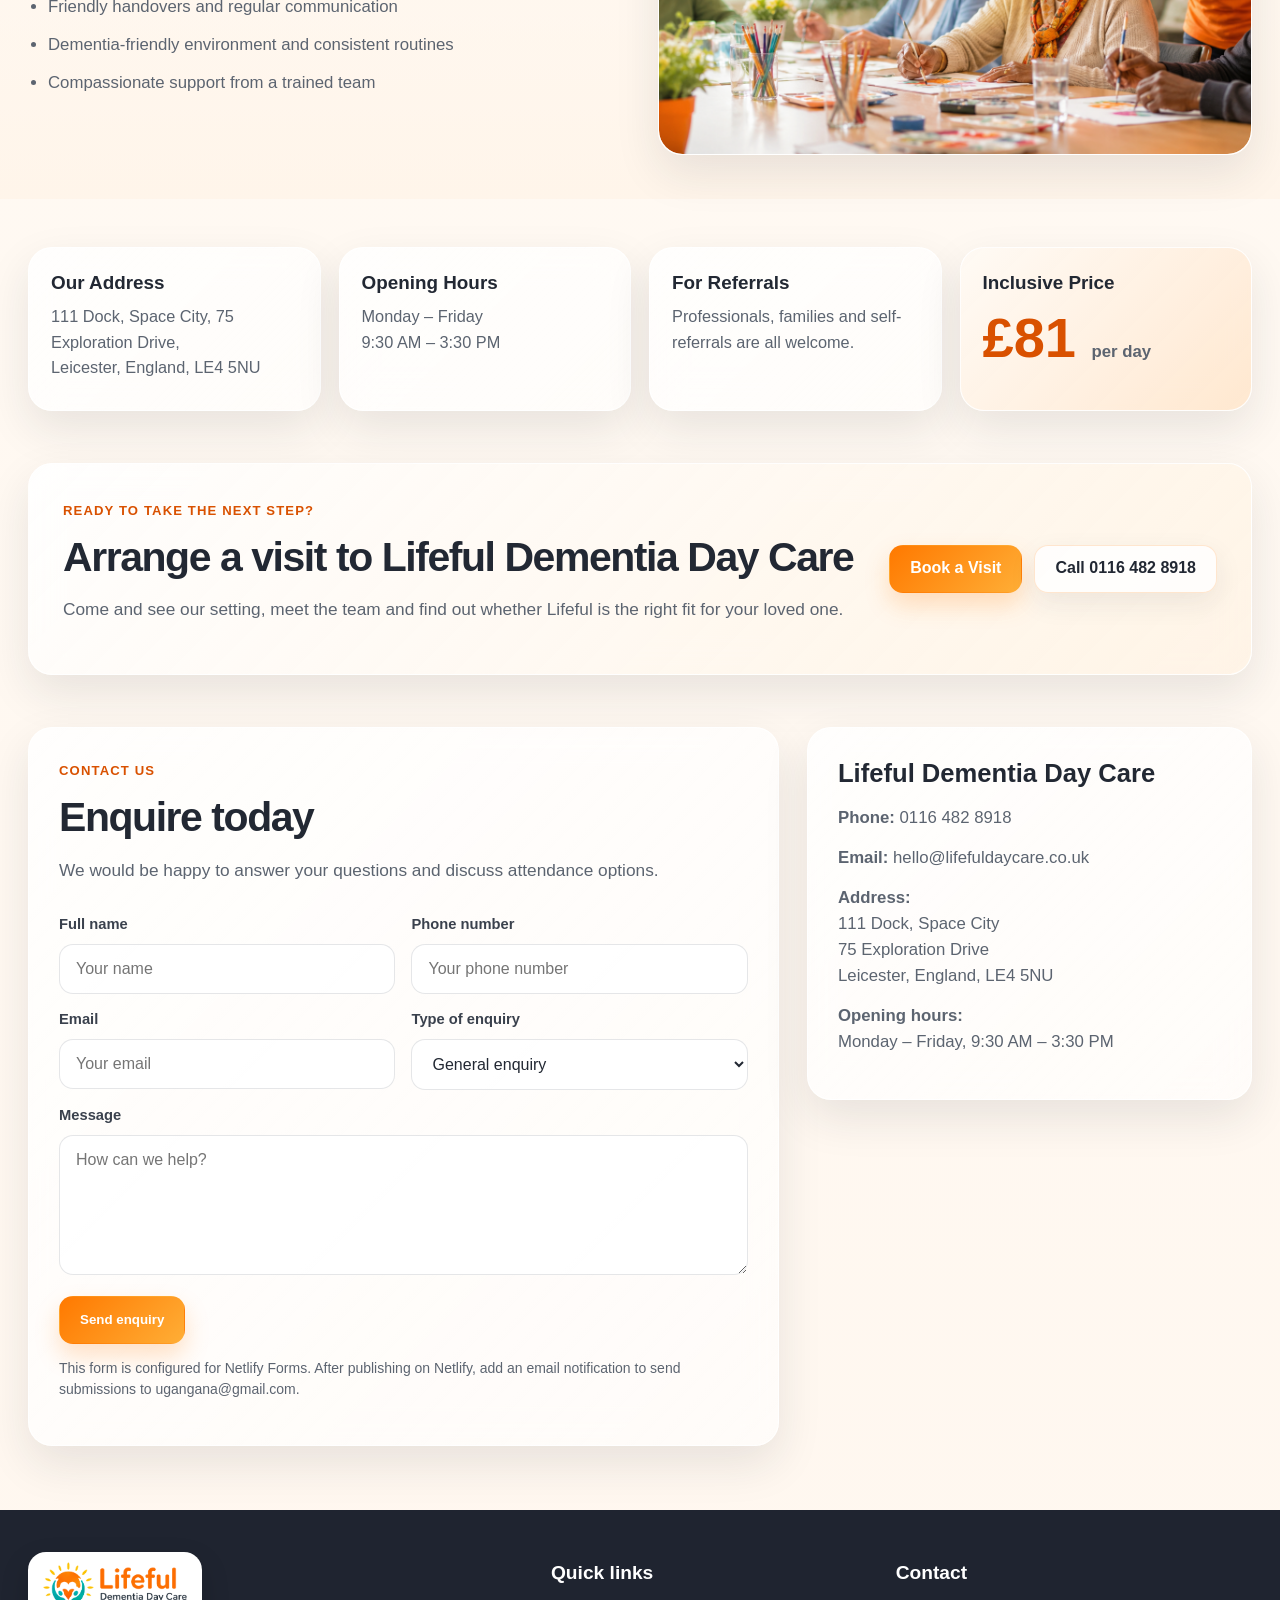
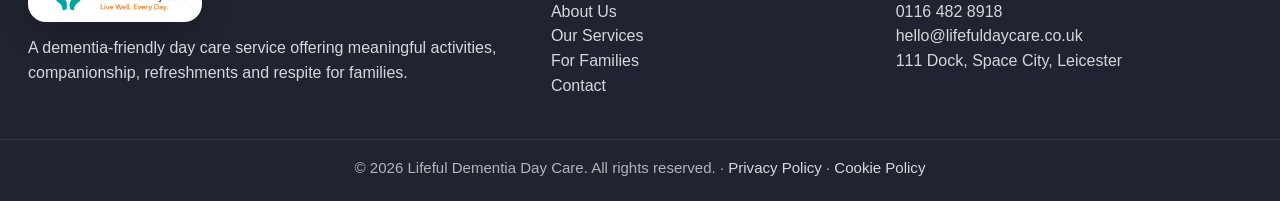
==== commit b0563ea4: "Update index.html update email" ====
--- a/index.html
+++ b/index.html
@@ -26,7 +26,7 @@
 <div class="header-contacts">
 <a href="tel:01164828918">0116 482 8918</a>
 <span class="divider"></span>
-<a href="mailto:hello@lifefuldaycare.co.uk">hello2@lifefuldaycare.co.uk</a>
+<a href="mailto:hello@lifefuldaycare.co.uk">hello@lifefuldaycare.co.uk</a>
 </div>
 <a class="btn primary desktop-cta" href="#contact">Book a Visit</a>
 </div>
